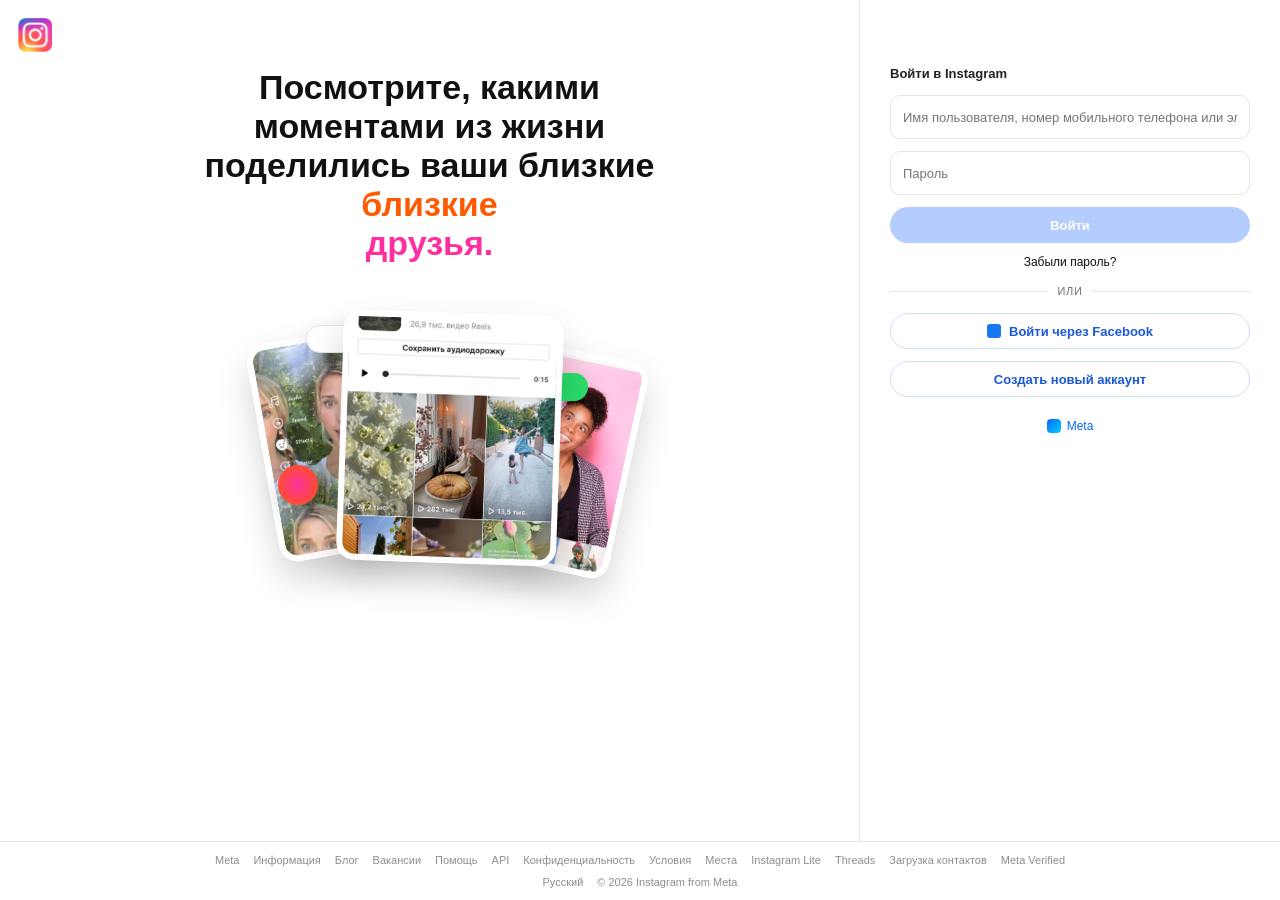
==== lab2/insta/index.html @ 91b964f3 "first commit" ====
<!DOCTYPE html>
<html lang="ru">
<head>
  <meta charset="UTF-8" />
  <meta name="viewport" content="width=device-width, initial-scale=1.0" />
  <title>Instagram — Вход</title>
  <link rel="stylesheet" href="style.css" />
</head>
<body>

  <main class="page">
    <section class="layout">

      <div class="left">
        <div class="ig-mini" aria-label="Instagram logo"></div>

        <h1 class="hero-title">
          Посмотрите, какими<br>
          моментами из жизни<br>
          поделились ваши близкие<br>
          <span class="c-orange">близкие</span><br>
          <span class="c-pink">друзья.</span>
        </h1>

        <div class="hero-art" aria-hidden="true">
          <div class="card-img img1"></div>
          <div class="card-img img2"></div>
          <div class="card-img img3"></div>

          <div class="sticker heart"></div>
          <div class="sticker chat"></div>
          <div class="sticker plus"></div>
        </div>
      </div>

      <div class="divider" aria-hidden="true"></div>

      <div class="right">
        <div class="login-box">
          <p class="login-title">Войти в Instagram</p>

          <form class="form" action="#" method="post">
            <label class="sr-only" for="user">Имя пользователя, телефон или email</label>
            <input
              class="input"
              id="user"
              type="text"
              name="user"
              placeholder="Имя пользователя, номер мобильного телефона или электронны..."
              required
            />

            <label class="sr-only" for="pass">Пароль</label>
            <input
              class="input"
              id="pass"
              type="password"
              name="pass"
              placeholder="Пароль"
              required
            />

            <button class="btn btn-main" type="submit">Войти</button>

            <a class="link center" href="#">Забыли пароль?</a>

            <div class="or-block">
              <div class="or-line"></div>
              <div class="or-text">ИЛИ</div>
              <div class="or-line"></div>
            </div>

            <button class="btn btn-outline" type="button">
              <span class="fb-dot" aria-hidden="true"></span>
              Войти через Facebook
            </button>

            <button class="btn btn-outline2" type="button">
              Создать новый аккаунт
            </button>

            <div class="meta-row">
              <span class="meta-icon" aria-hidden="true"></span>
              <a class="link meta-link" href="#">Meta</a>
            </div>
          </form>
        </div>
      </div>

    </section>

    <footer class="footer">
      <nav class="footer-nav" aria-label="Footer links">
        <a href="#">Meta</a>
        <a href="#">Информация</a>
        <a href="#">Блог</a>
        <a href="#">Вакансии</a>
        <a href="#">Помощь</a>
        <a href="#">API</a>
        <a href="#">Конфиденциальность</a>
        <a href="#">Условия</a>
        <a href="#">Места</a>
        <a href="#">Instagram Lite</a>
        <a href="#">Threads</a>
        <a href="#">Загрузка контактов</a>
        <a href="#">Meta Verified</a>
      </nav>

      <div class="footer-bottom">
        <span>Русский</span>
        <span>© 2026 Instagram from Meta</span>
      </div>
    </footer>
  </main>

</body>
</html>
---- lab2/insta/style.css ----
*{ box-sizing:border-box; }

:root{
  --bg: #ffffff;
  --text: #111;
  --muted: #737373;
  --border: #e6e6e6;
  --blue: #4a7dff;
  --blue-soft: #a8c3ff;
}

body{
  margin:0;
  font-family: Arial, Helvetica, sans-serif;
  background: var(--bg);
  color: var(--text);
}

.page{
  min-height:100vh;
  display:flex;
  flex-direction:column;
}

.layout{
  flex:1;
  display:grid;
  grid-template-columns: 1fr 1px 420px;
  align-items:stretch;
  min-height: calc(100vh - 92px);
}

.left{
  position:relative;
  padding: 26px 40px;
  display:flex;
  flex-direction:column;
  align-items:center;
  justify-content:flex-start;
  gap: 18px;
}

.divider{
  background: var(--border);
}

.right{
  padding: 26px 26px;
  display:flex;
  justify-content:center;
  align-items:flex-start;
}

.ig-mini{
  position:absolute;
  left: 18px;
  top: 18px;

  width: 34px;
  height: 34px;

  background-image: url("ins.png");
  background-size: cover;
  background-position: center;
  background-repeat: no-repeat;
}

.hero-title{
  margin: 42px 0 0 0;
  text-align:center;
  font-size: 34px;
  line-height: 1.15;
  font-weight: 700;
  max-width: 520px;
}

.c-orange{ color:#ff5a00; }
.c-pink{ color:#ff2fa0; }

.hero-art{
  position:relative;
  width: 420px;
  height: 280px;
  margin-top: 6px;
}

.card-img{
  position:absolute;
  border-radius: 18px;
  box-shadow: 0 18px 35px rgba(0,0,0,.18);
  border: 6px solid #fff;

  background-size: cover;
  background-position: center;
  background-repeat: no-repeat;
}

.img1{
  width: 170px;
  height: 220px;
  left: 42px;
  top: 44px;
  transform: rotate(-10deg);
  background-image: url("2.png");
}

.img2{
  width: 220px;
  height: 250px;
  left: 120px;
  top: 26px;
  transform: rotate(2deg);
  z-index: 2;
  background-image: url("3.png");
}

.img3{
  width: 160px;
  height: 220px;
  left: 250px;
  top: 60px;
  transform: rotate(12deg);
  background-image: url("1.png")
}

.sticker{
  position:absolute;
  border-radius: 999px;
  box-shadow: 0 10px 22px rgba(0,0,0,.18);
  background:#fff;
}

.heart{
  width: 40px;
  height: 40px;
  left: 58px;
  top: 178px;
  background: radial-gradient(circle, #ff2fa0, #ff5a00);
}

.chat{
  width: 56px;
  height: 28px;
  left: 86px;
  top: 38px;
  background: #fff;
  border: 1px solid var(--border);
}

.plus{
  width: 48px;
  height: 28px;
  right: 52px;
  top: 86px;
  background: #2bdc6c;
}

.login-box{
  width: 360px;
  padding-top: 40px;
}

.login-title{
  margin: 0 0 14px 0;
  font-size: 13px;
  color: #222;
  font-weight: 600;
}

.form{
  display:flex;
  flex-direction:column;
  gap: 12px;
}

.input{
  height: 44px;
  border: 1px solid var(--border);
  border-radius: 10px;
  padding: 0 12px;
  font-size: 13px;
  outline:none;
  background:#fff;
}

.input:focus{
  border-color:#cfd7ff;
  box-shadow: 0 0 0 3px rgba(74,125,255,.12);
}

.btn{
  height: 36px;
  border-radius: 999px;
  border:none;
  cursor:pointer;
  font-weight: 600;
  font-size: 13px;
}

.btn-main{
  background: #b5ccff;
  color:#fff;
}

.btn-main:hover{
  background:#9dbbff;
}

.link{
  color:#4a7dff;
  text-decoration:none;
  font-size: 12px;
}

.link:hover{ text-decoration:underline; }

.center{
  text-align:center;
  color:#111;
}

.or-block{
  display:flex;
  align-items:center;
  gap: 10px;
  margin: 4px 0;
}

.or-line{
  height:1px;
  background: var(--border);
  flex:1;
}

.or-text{
  font-size: 11px;
  color: var(--muted);
  letter-spacing: .6px;
}

.btn-outline{
  background:#fff;
  border: 1px solid #cfe0ff;
  color:#1b59d9;
  display:flex;
  align-items:center;
  justify-content:center;
  gap: 8px;
}

.fb-dot{
  width: 14px;
  height: 14px;
  border-radius: 3px;
  background:#1877f2;
}

.btn-outline2{
  background:#fff;
  border: 1px solid #cfe0ff;
  color:#1b59d9;
}

.meta-row{
  margin-top: 10px;
  display:flex;
  justify-content:center;
  align-items:center;
  gap: 6px;
}

.meta-icon{
  width: 14px;
  height: 14px;
  border-radius: 4px;
  background: linear-gradient(135deg, #0a66ff, #00d0ff);
}

.meta-link{
  font-size: 12px;
  color:#0a66ff;
}

.footer{
  border-top: 1px solid var(--border);
  padding: 12px 16px;
}

.footer-nav{
  display:flex;
  flex-wrap:wrap;
  gap: 10px 14px;
  justify-content:center;
  font-size: 11px;
  color:#8e8e8e;
}

.footer-nav a{
  color:#8e8e8e;
  text-decoration:none;
}

.footer-nav a:hover{
  text-decoration:underline;
}

.footer-bottom{
  margin-top: 10px;
  display:flex;
  gap: 14px;
  justify-content:center;
  font-size: 11px;
  color:#8e8e8e;
}

.sr-only{
  position:absolute;
  width:1px;
  height:1px;
  padding:0;
  margin:-1px;
  overflow:hidden;
  clip: rect(0,0,0,0);
  white-space:nowrap;
  border:0;
}

@media (max-width: 980px){
  .layout{
    grid-template-columns: 1fr;
  }
  .divider{ display:none; }
  .left{ padding: 18px 16px; }
  .hero-art{ display:none; } 
  .right{ justify-content:center; }
}
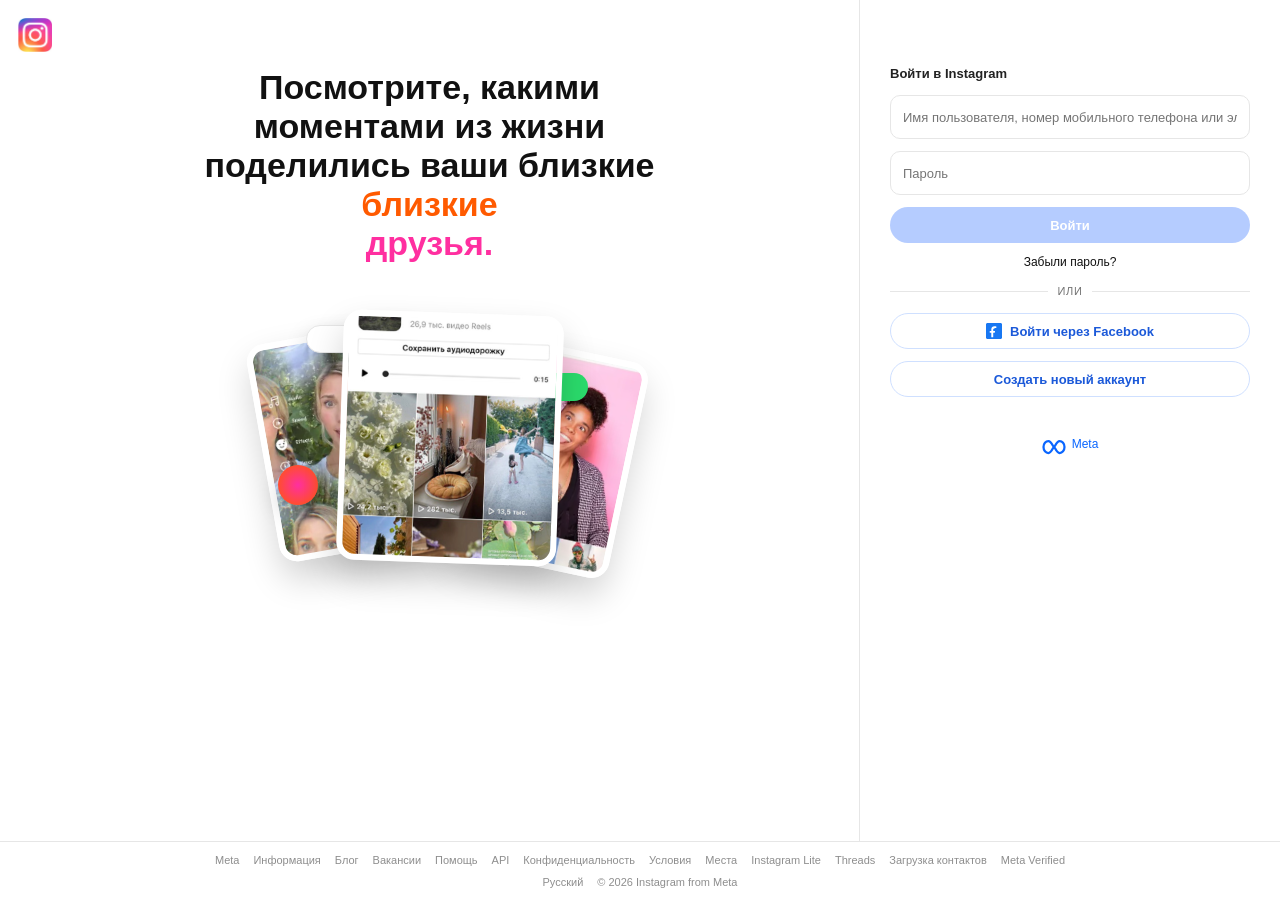
==== commit 0f429644: "some changes" ====
--- a/lab2/insta/index.html
+++ b/lab2/insta/index.html
@@ -71,7 +71,10 @@
             </div>
 
             <button class="btn btn-outline" type="button">
-              <span class="fb-dot" aria-hidden="true"></span>
+              <svg class="fb-logo" viewBox="0 0 24 24" aria-hidden="true" focusable="false">
+                <circle cx="12" cy="12" r="16"></circle>
+                <path d="M13.4 7.4h2.1V5.1c-.36-.05-1.6-.16-2.83-.16-2.8 0-4.72 1.7-4.72 4.83v2.19H5.6v2.6h2.35v6.65h2.88v-6.65h2.34l.37-2.6h-2.7V10c0-.76.2-1.28 1.26-1.28z"></path>
+              </svg>
               Войти через Facebook
             </button>
 
@@ -80,7 +83,7 @@
             </button>
 
             <div class="meta-row">
-              <span class="meta-icon" aria-hidden="true"></span>
+              <img class="meta-icon" src="meta.svg" alt="" aria-hidden="true" style="height: 50px;" />
               <a class="link meta-link" href="#">Meta</a>
             </div>
           </form>
--- a/lab2/insta/style.css
+++ b/lab2/insta/style.css
@@ -248,12 +248,15 @@
   gap: 8px;
 }
 
-.fb-dot{
-  width: 14px;
-  height: 14px;
-  border-radius: 3px;
-  background:#1877f2;
-}
+.fb-logo{
+  width: 16px;
+  height: 16px;
+  display:inline-block;
+  flex:0 0 auto;
+}
+
+.fb-logo circle{ fill:#1877f2; }
+.fb-logo path{ fill:#fff; }
 
 .btn-outline2{
   background:#fff;
@@ -269,12 +272,11 @@
   gap: 6px;
 }
 
-.meta-icon{
-  width: 14px;
-  height: 14px;
-  border-radius: 4px;
-  background: linear-gradient(135deg, #0a66ff, #00d0ff);
-}
+.meta-icon{
+  width: 24px;
+  height: 16px;
+  display:block;
+}
 
 .meta-link{
   font-size: 12px;
